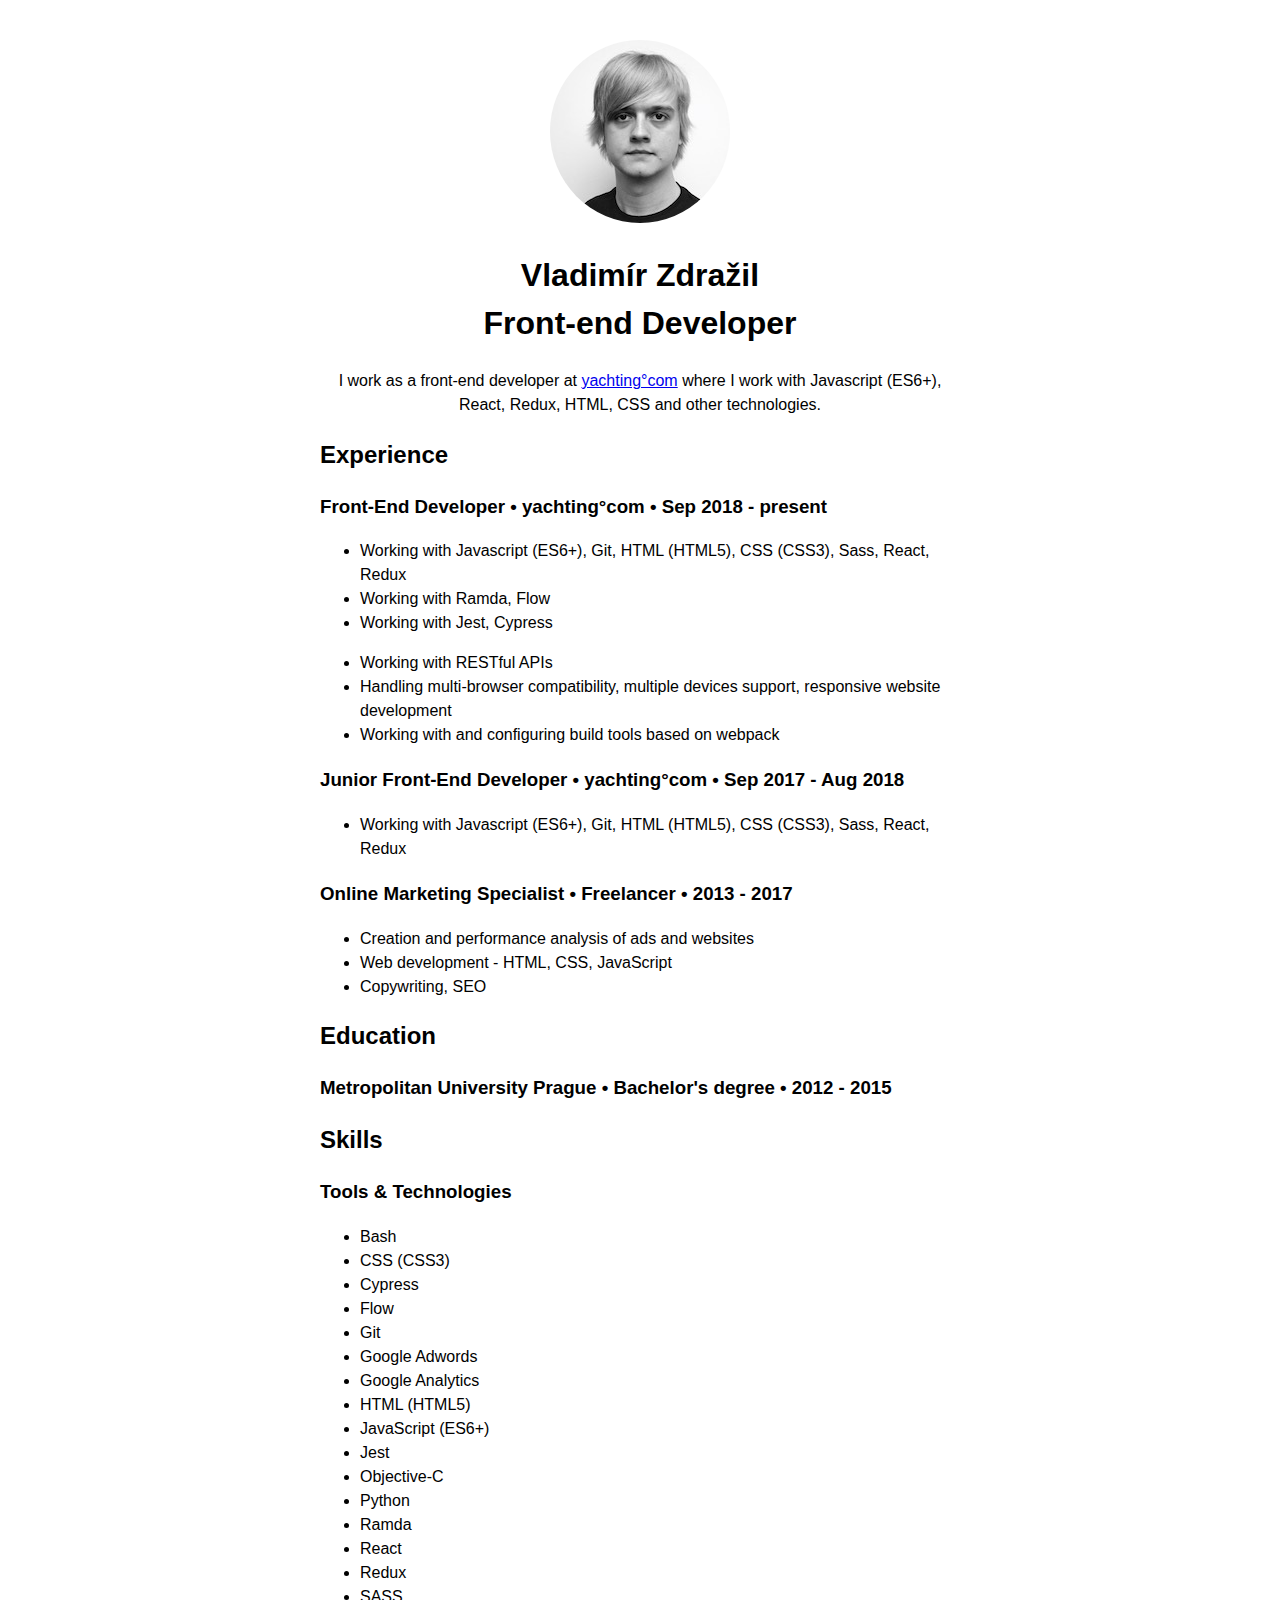
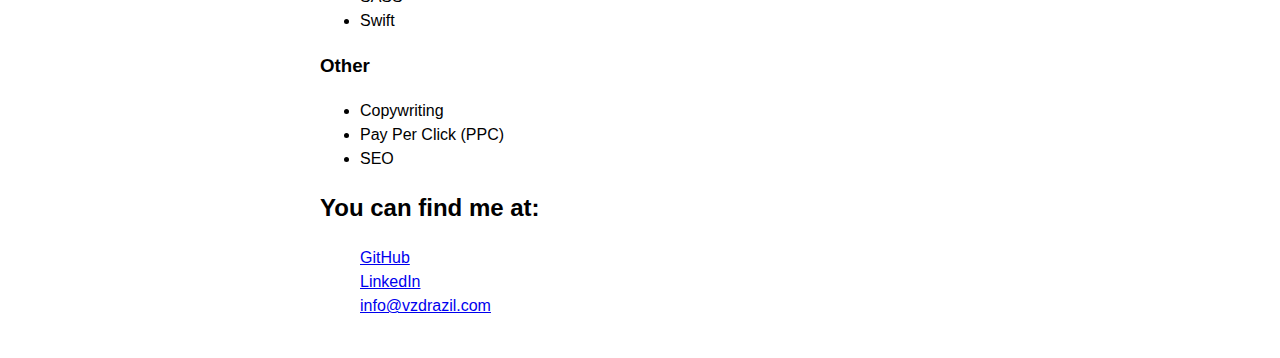
==== index.html @ 28ad835f "Update job description, skills" ====
<!DOCTYPE html>
<html lang="en">

<head>
  <meta charset="utf-8">
  <meta name="viewport" content="width=device-width, initial-scale=1">
  <meta name="description" content="Front-End Developer with the knowledge of Javascript (ES6+), React, Redux, HTML, CSS and other technologies.">
  <title>Vladimír Zdražil - Front-end Developer</title>
  <link href="css/main.css" rel="stylesheet">
  <link rel="apple-touch-icon" sizes="180x180" href="/apple-touch-icon.png">
  <link rel="icon" type="image/png" sizes="32x32" href="/favicon-32x32.png">
  <link rel="icon" type="image/png" sizes="16x16" href="/favicon-16x16.png">
  <link rel="manifest" href="/site.webmanifest">
  <link rel="mask-icon" href="/safari-pinned-tab.svg" color="#34495e">
  <meta name="msapplication-TileColor" content="#34495e">
  <meta name="theme-color" content="#34495e">
  <script type="application/ld+json">
        {
          "@context": "http://schema.org/",
          "@type": "Person",
          "name": "Vladimír Zdražil",
          "url": "https://vladimirzdrazil.com/",
          "sameAs": [
            "https://linkedin.com/in/vladimirzdrazil",
            "https://github.com/zdrazil"
          ],
          "jobTitle": "Front-End Developer",
          "worksFor": {
            "@type": "Organization",
            "name": "yachting°com"
          }
        }

    </script>
</head>

<body>


  <header class="u-textAlignCenter">
    <img src="img/profile.jpg" srcset="img/profile.jpg 1x, img/profile@2x.jpg 2x" alt="Vladimír Zdražil profile picture"
      class="u-imgRound">
    <h1>Vladimír Zdražil <br>
      Front-end Developer
    </h1>
    <p>
      I work as a front-end developer at <a href="https://www.yachting.com">yachting°com</a> where I work with
      Javascript (ES6+), React, Redux, HTML, CSS and
      other technologies.
    </p>
  </header>

  <section>
    <header>
      <h2>Experience</h2>
    </header>
    <section>
      <h3>Front-End Developer • yachting°com • <time datetime="2018-09">Sep 2018</time> - present</h3>
      <ul>
        <li>Working with Javascript (ES6+), Git, HTML (HTML5), CSS (CSS3), Sass, React, Redux</li>
        <li>Working with Ramda, Flow
        </li>
        <li>Working with Jest, Cypress
        </li>
      </ul>

      <ul>
        <li>Working with RESTful APIs</li>
        <li>Handling multi-browser compatibility,
          multiple devices support, responsive website development
        </li>
        <li>Working with and configuring build tools based on webpack
        </li>
      </ul>

    </section>
    <section>
      <h3>Junior Front-End Developer • yachting°com • <time datetime="2017-09">Sep 2017</time> - <time datetime="2018-08">Aug
          2018</time></h3>
      <ul>
        <li>Working with Javascript (ES6+), Git, HTML (HTML5), CSS (CSS3), Sass, React, Redux</li>
      </ul>
    </section>
    <section>
      <h3>Online Marketing Specialist • Freelancer • <time>2013</time> - <time>2017</time>
      </h3>
      <ul>
        <li>Creation and performance analysis of ads and websites</li>
        <li>Web development - HTML, CSS, JavaScript</li>
        <li>Copywriting, SEO</li>
      </ul>
    </section>

    <h2>Education</h2>
    <section>
      <h3>Metropolitan University Prague • Bachelor's degree • <time>2012</time> - <time>2015</time>
      </h3>
    </section>
  </section>

  <section>
    <h2>Skills</h2>
    <h3>Tools & Technologies</h3>
    <ul>
      <li>Bash</li>
      <li>CSS (CSS3)</li>
      <li>Cypress</li>
      <li>Flow</li>
      <li>Git</li>
      <li>Google Adwords</li>
      <li>Google Analytics</li>
      <li>HTML (HTML5)</li>
      <li>JavaScript (ES6+)</li>
      <li>Jest</li>
      <li>Objective-C</li>
      <li>Python</li>
      <li>Ramda</li>
      <li>React</li>
      <li>Redux</li>
      <li>SASS</li>
      <li>Swift</li>
    </ul>
    <h3>Other</h3>
    <ul>
      <li>Copywriting</li>
      <li>Pay Per Click (PPC)</li>
      <li>SEO</li>
    </ul>
  </section>

  <section>
    <h2>You can find me at:</h2>

    <ul class="u-listStyleTypeNone">
      <li>
        <a href="https://github.com/zdrazil/">GitHub</a>
      </li>
      <li>
        <a href="https://linkedin.com/in/vladimirzdrazil">LinkedIn</a>
      </li>
      <li id="email-mailto">
        <noscript>
          <em>Email address protected by JavaScript.<br>
            Please enable JavaScript to contact me.</em>
        </noscript>
      </li>
    </ul>

  </section>

  <script defer src="js/main.js"></script>
</body>

</html>
---- css/main.css ----
body {
    font-family: sans-serif;
    font-size: 16px;
    line-height: 1.5;
    margin: 40px auto;
    max-width: 40rem;
    padding: 0 10px;
}

.u-imgRound {
    border-radius: 50% !important;
}

.u-listStyleTypeNone {
    list-style-type: none !important;
}

.u-textAlignCenter {
    text-align: center;
}
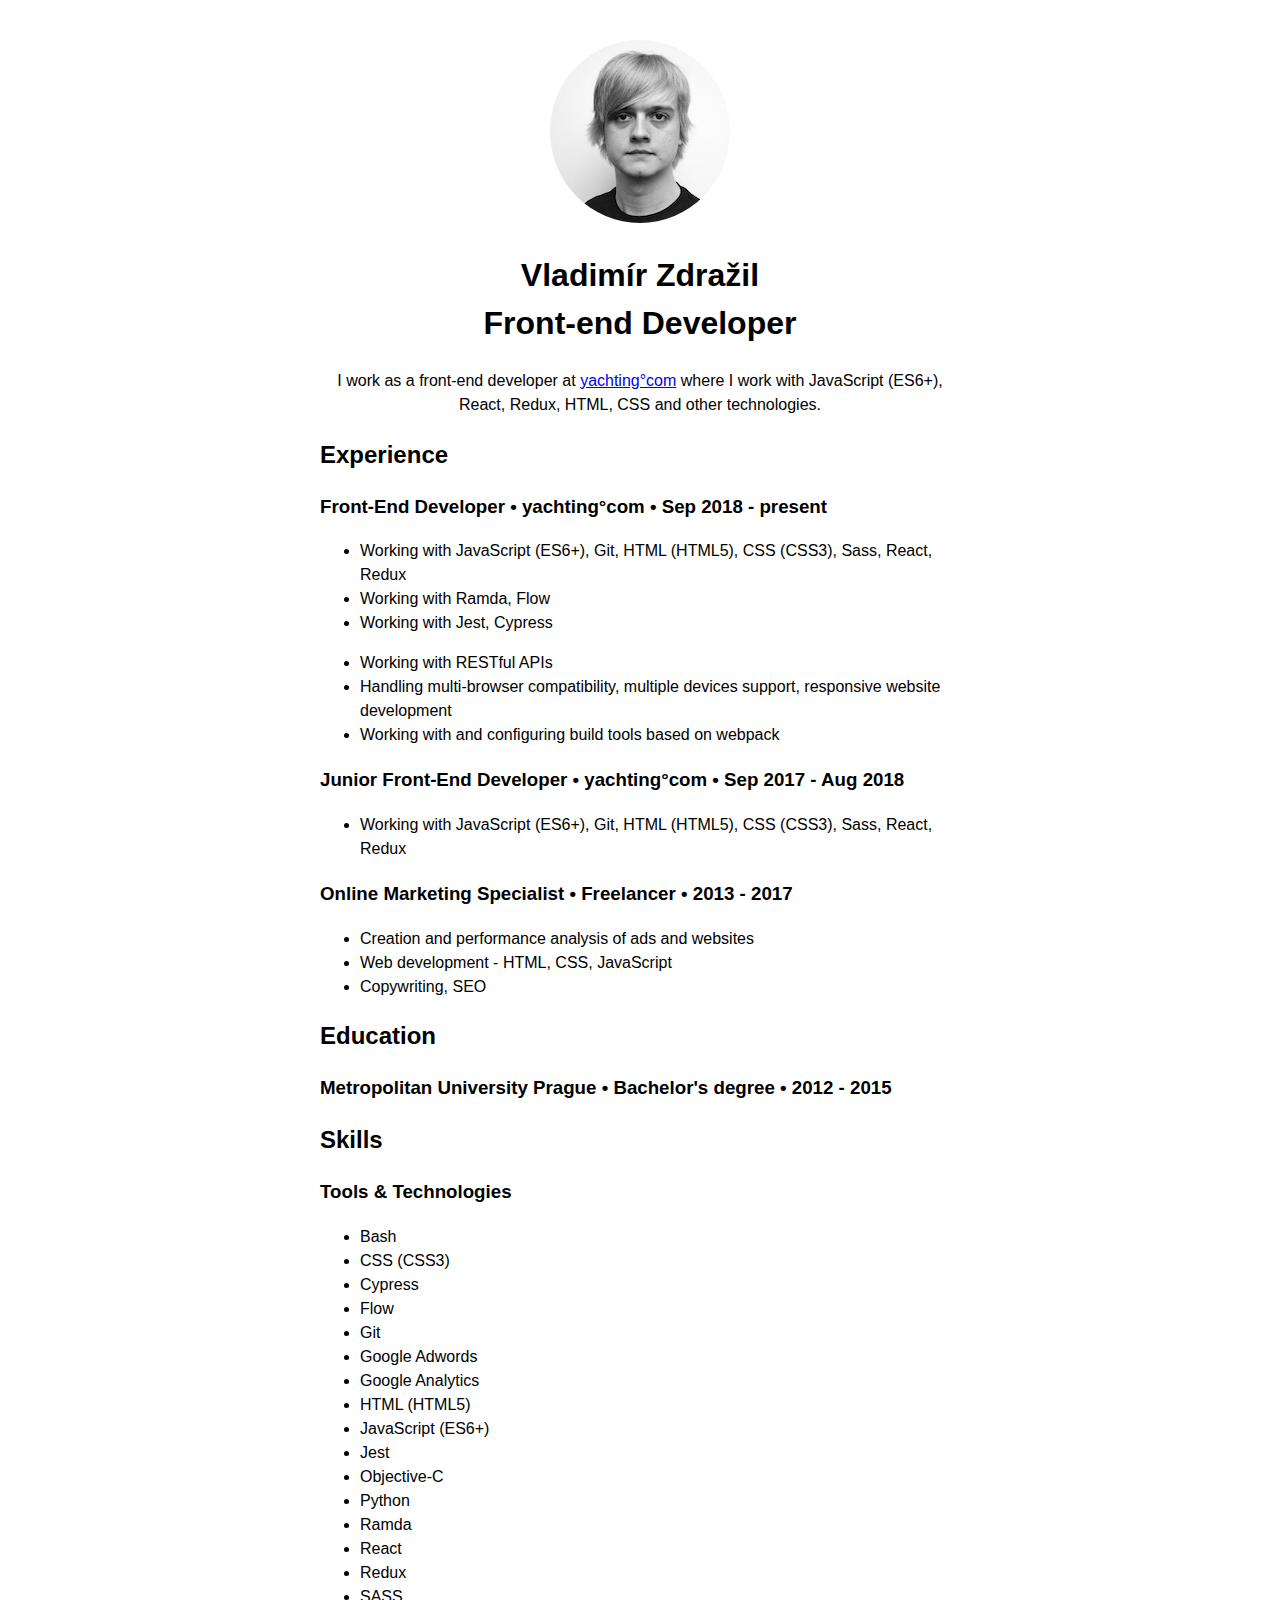
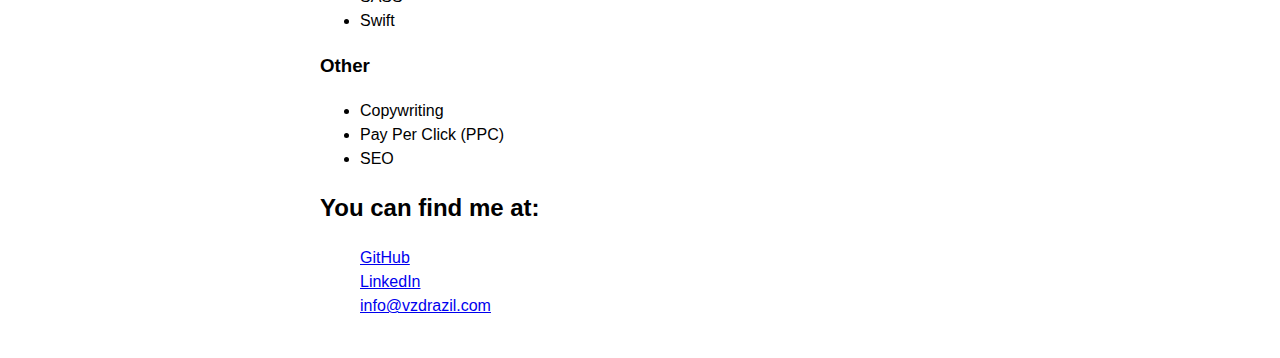
==== commit 0131ec56: "Fix JavaScript word - S should be capitalized" ====
--- a/index.html
+++ b/index.html
@@ -4,7 +4,7 @@
 <head>
   <meta charset="utf-8">
   <meta name="viewport" content="width=device-width, initial-scale=1">
-  <meta name="description" content="Front-End Developer with the knowledge of Javascript (ES6+), React, Redux, HTML, CSS and other technologies.">
+  <meta name="description" content="Front-End Developer with the knowledge of JavaScript (ES6+), React, Redux, HTML, CSS and other technologies.">
   <title>Vladimír Zdražil - Front-end Developer</title>
   <link href="css/main.css" rel="stylesheet">
   <link rel="apple-touch-icon" sizes="180x180" href="/apple-touch-icon.png">
@@ -45,7 +45,7 @@
     </h1>
     <p>
       I work as a front-end developer at <a href="https://www.yachting.com">yachting°com</a> where I work with
-      Javascript (ES6+), React, Redux, HTML, CSS and
+      JavaScript (ES6+), React, Redux, HTML, CSS and
       other technologies.
     </p>
   </header>
@@ -57,7 +57,7 @@
     <section>
       <h3>Front-End Developer • yachting°com • <time datetime="2018-09">Sep 2018</time> - present</h3>
       <ul>
-        <li>Working with Javascript (ES6+), Git, HTML (HTML5), CSS (CSS3), Sass, React, Redux</li>
+        <li>Working with JavaScript (ES6+), Git, HTML (HTML5), CSS (CSS3), Sass, React, Redux</li>
         <li>Working with Ramda, Flow
         </li>
         <li>Working with Jest, Cypress
@@ -78,7 +78,7 @@
       <h3>Junior Front-End Developer • yachting°com • <time datetime="2017-09">Sep 2017</time> - <time datetime="2018-08">Aug
           2018</time></h3>
       <ul>
-        <li>Working with Javascript (ES6+), Git, HTML (HTML5), CSS (CSS3), Sass, React, Redux</li>
+        <li>Working with JavaScript (ES6+), Git, HTML (HTML5), CSS (CSS3), Sass, React, Redux</li>
       </ul>
     </section>
     <section>
--- a/css/main.css
+++ b/css/main.css
@@ -5,6 +5,21 @@
     margin: 40px auto;
     max-width: 40rem;
     padding: 0 10px;
+}
+
+@media (prefers-color-scheme: dark) {
+    body {
+        color: rgba(255, 255, 255, 0.8);
+        background-color: #4a4a4d;
+    }
+
+    a:link {
+        color: #5ac8fa;
+    }
+
+    a:visited {
+        color: #faba5a;
+    }
 }
 
 .u-imgRound {
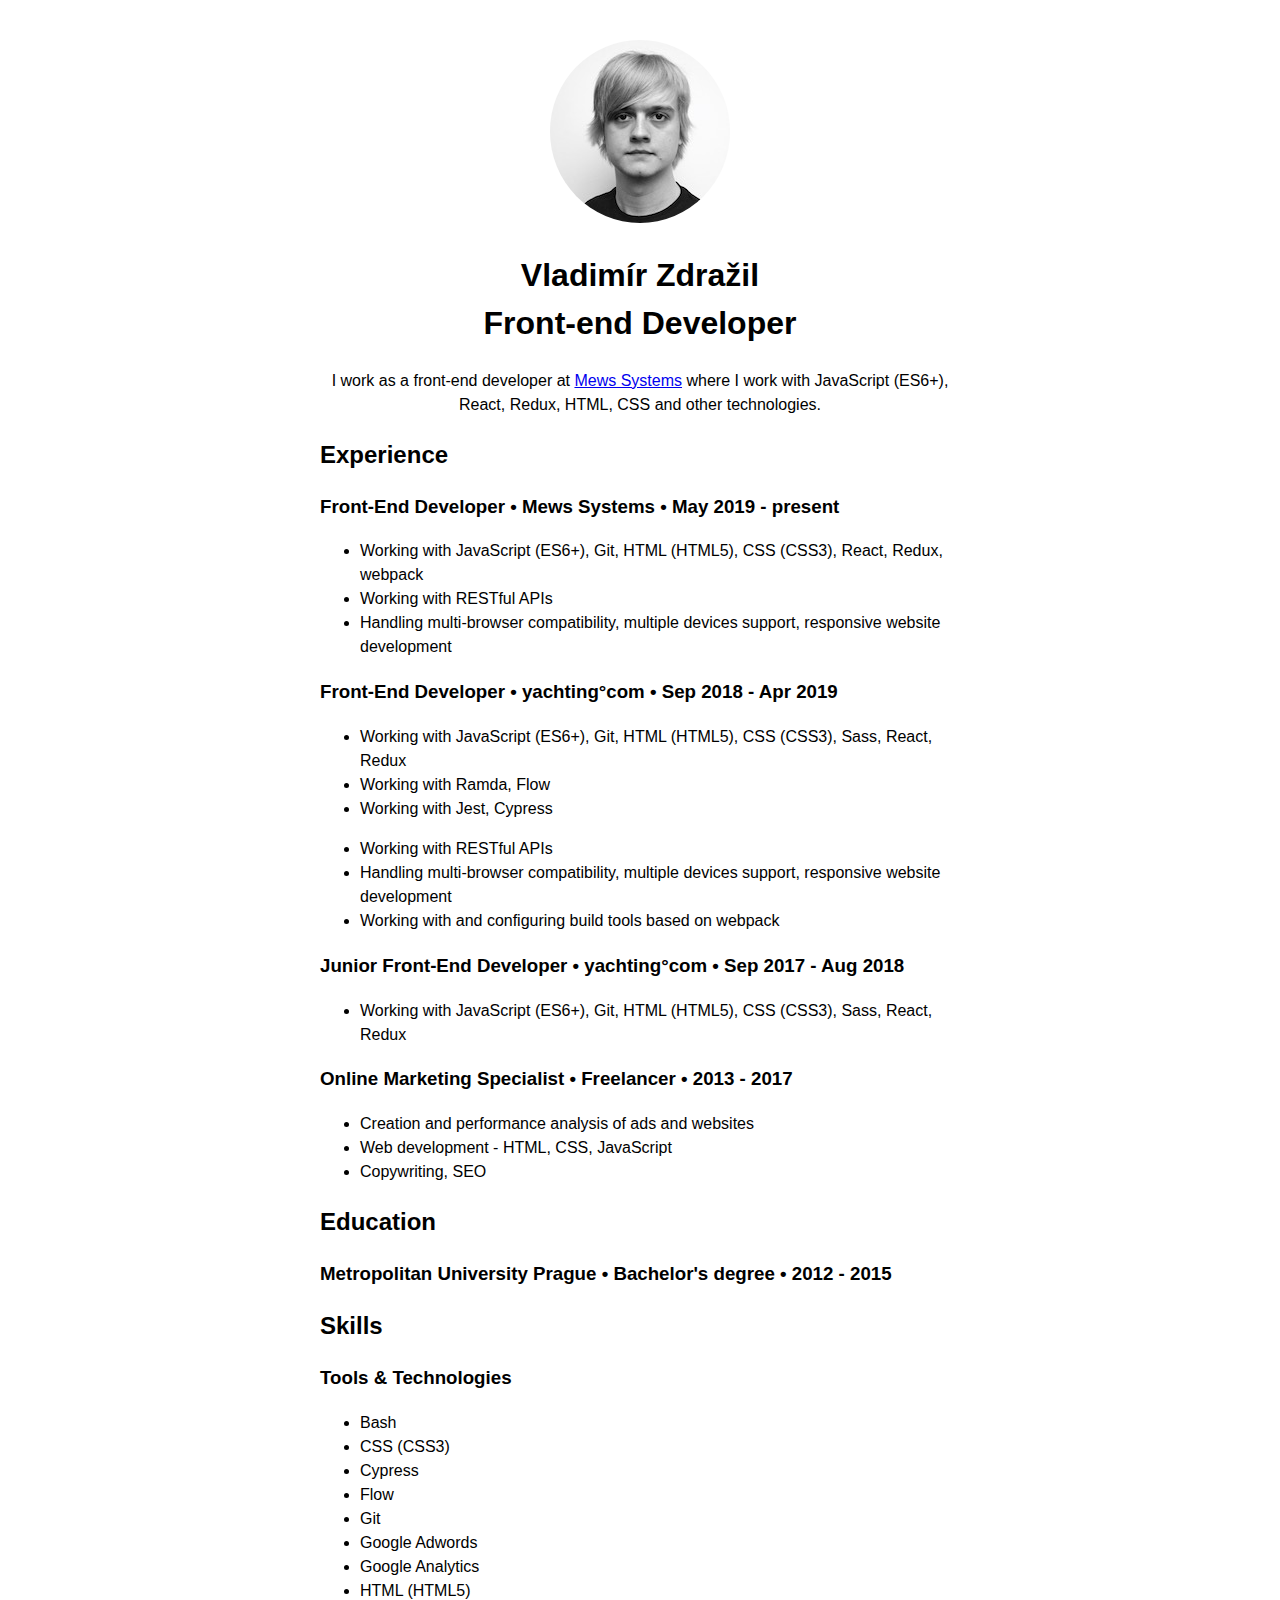
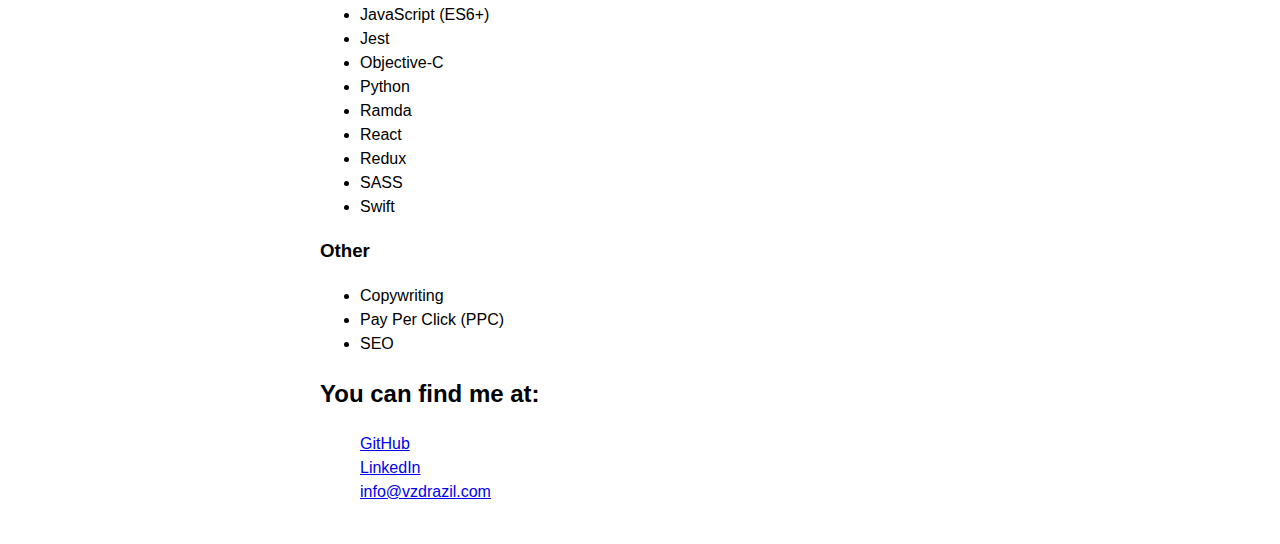
==== commit 21f8569c: "Add job position" ====
--- a/index.html
+++ b/index.html
@@ -27,7 +27,7 @@
           "jobTitle": "Front-End Developer",
           "worksFor": {
             "@type": "Organization",
-            "name": "yachting°com"
+            "name": "Mews Systems"
           }
         }
 
@@ -44,7 +44,7 @@
       Front-end Developer
     </h1>
     <p>
-      I work as a front-end developer at <a href="https://www.yachting.com">yachting°com</a> where I work with
+      I work as a front-end developer at <a href="https://www.mewssystems.com">Mews Systems</a> where I work with
       JavaScript (ES6+), React, Redux, HTML, CSS and
       other technologies.
     </p>
@@ -55,7 +55,16 @@
       <h2>Experience</h2>
     </header>
     <section>
-      <h3>Front-End Developer • yachting°com • <time datetime="2018-09">Sep 2018</time> - present</h3>
+      <h3>Front-End Developer • Mews Systems • <time datetime="2019-05">May 2019</time> - present</h3>
+      <ul>
+        <li>Working with JavaScript (ES6+), Git, HTML (HTML5), CSS (CSS3), React, Redux, webpack</li>
+        <li>Working with RESTful APIs</li>
+        <li>Handling multi-browser compatibility, multiple devices support, responsive website development</li>
+      </ul>
+    </section>
+
+    <section>
+      <h3>Front-End Developer • yachting°com • <time datetime="2018-09">Sep 2018</time> - <time datetime="2019-04">Apr 2019</time></h3>
       <ul>
         <li>Working with JavaScript (ES6+), Git, HTML (HTML5), CSS (CSS3), Sass, React, Redux</li>
         <li>Working with Ramda, Flow
@@ -72,8 +81,8 @@
         <li>Working with and configuring build tools based on webpack
         </li>
       </ul>
+    </section>
 
-    </section>
     <section>
       <h3>Junior Front-End Developer • yachting°com • <time datetime="2017-09">Sep 2017</time> - <time datetime="2018-08">Aug
           2018</time></h3>
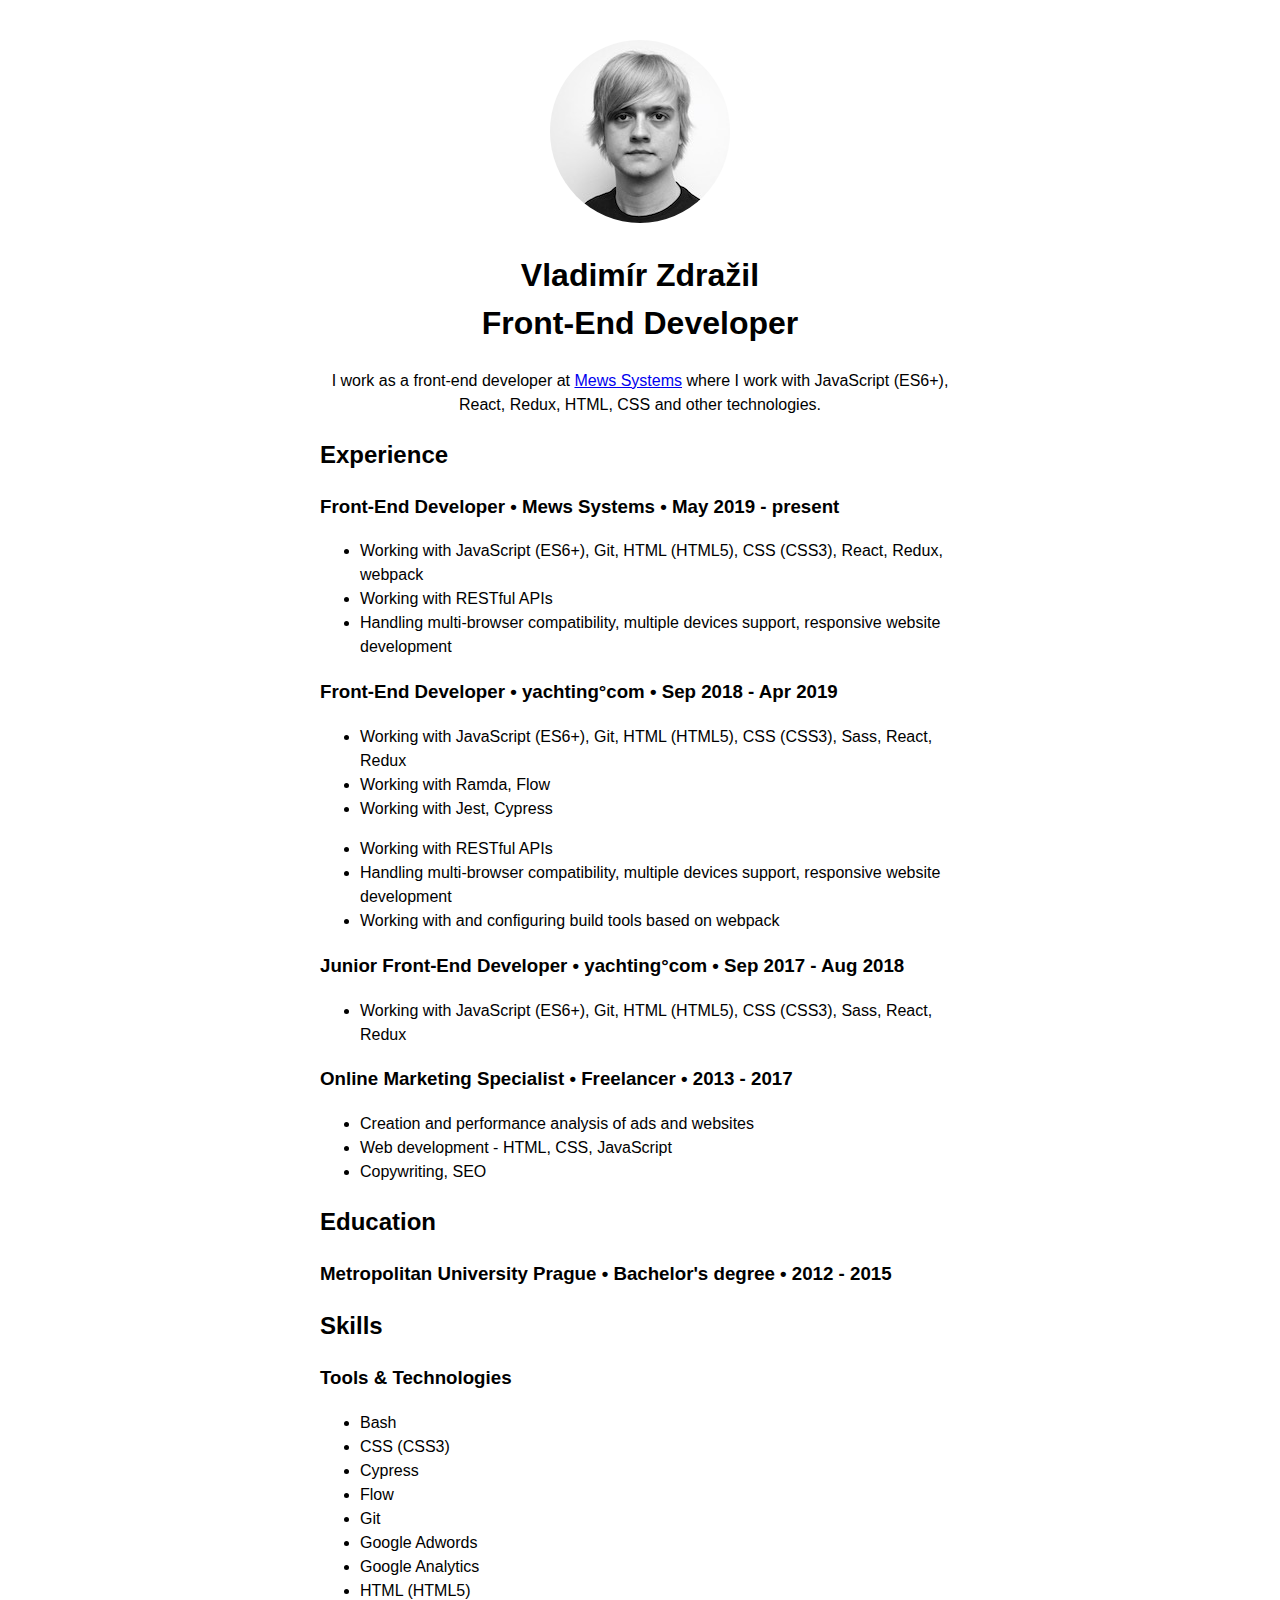
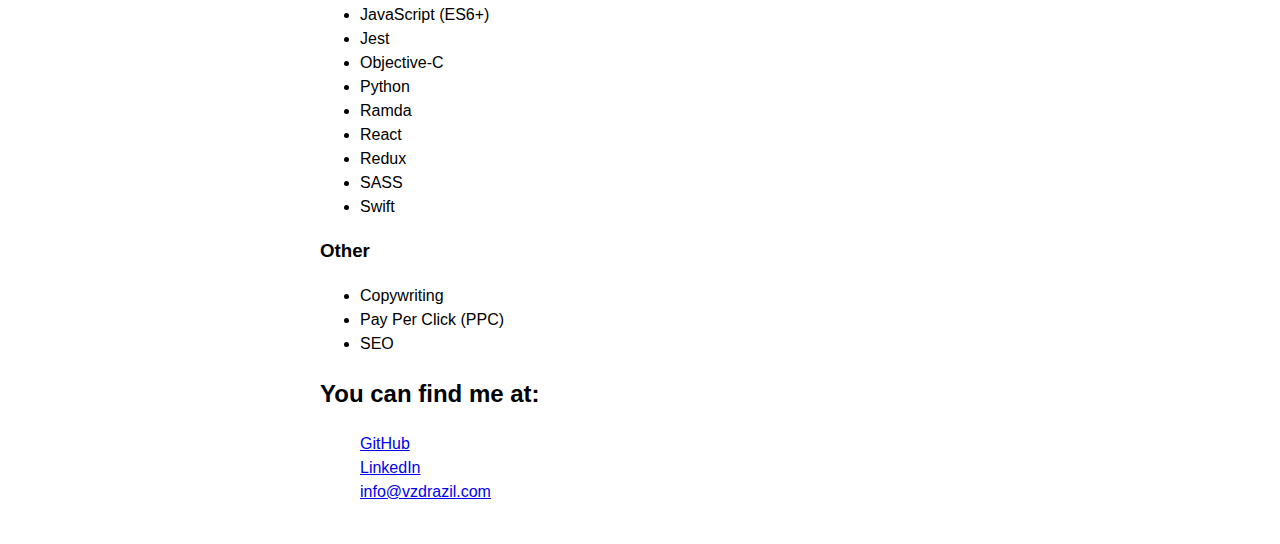
==== commit 3fa626a3: "Capitalize Front-End" ====
--- a/index.html
+++ b/index.html
@@ -5,7 +5,7 @@
   <meta charset="utf-8">
   <meta name="viewport" content="width=device-width, initial-scale=1">
   <meta name="description" content="Front-End Developer with the knowledge of JavaScript (ES6+), React, Redux, HTML, CSS and other technologies.">
-  <title>Vladimír Zdražil - Front-end Developer</title>
+  <title>Vladimír Zdražil - Front-End Developer</title>
   <link href="css/main.css" rel="stylesheet">
   <link rel="apple-touch-icon" sizes="180x180" href="/apple-touch-icon.png">
   <link rel="icon" type="image/png" sizes="32x32" href="/favicon-32x32.png">
@@ -41,7 +41,7 @@
     <img src="img/profile.jpg" srcset="img/profile.jpg 1x, img/profile@2x.jpg 2x" alt="Vladimír Zdražil profile picture"
       class="u-imgRound">
     <h1>Vladimír Zdražil <br>
-      Front-end Developer
+      Front-End Developer
     </h1>
     <p>
       I work as a front-end developer at <a href="https://www.mewssystems.com">Mews Systems</a> where I work with
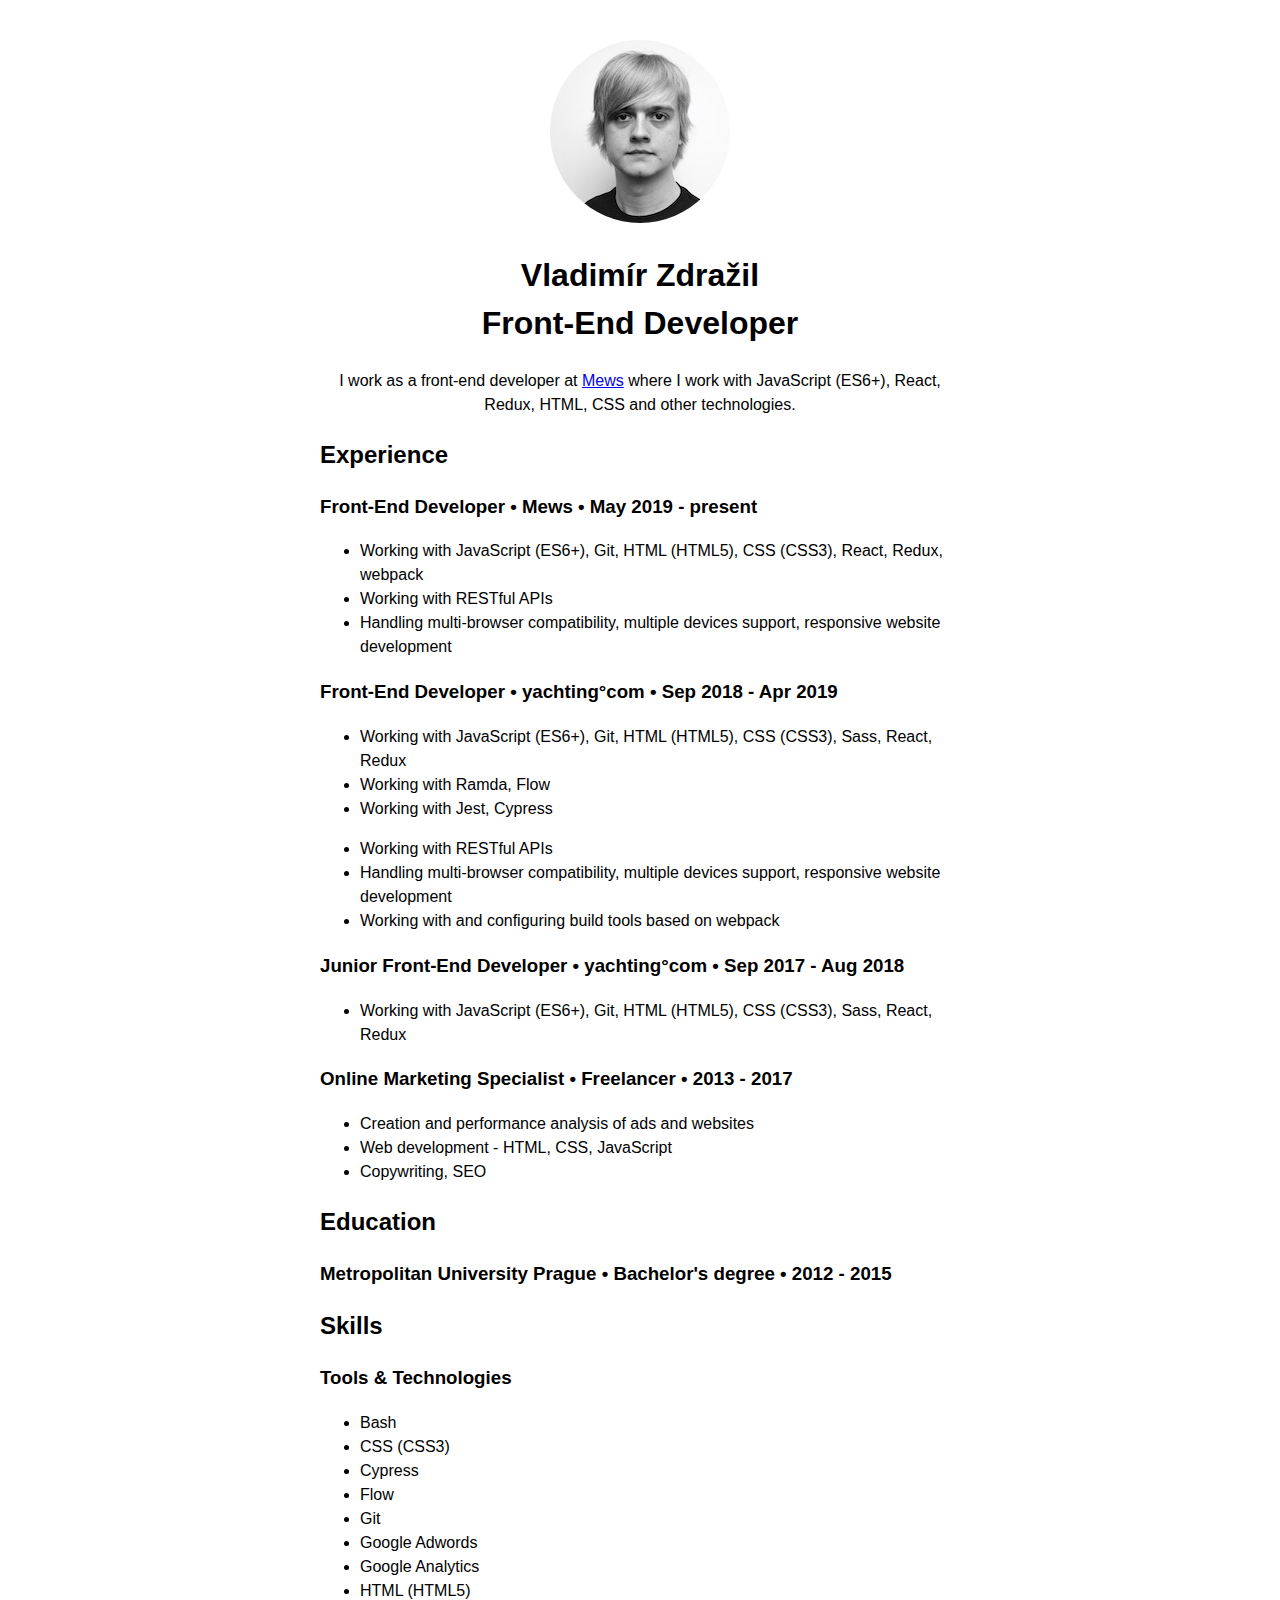
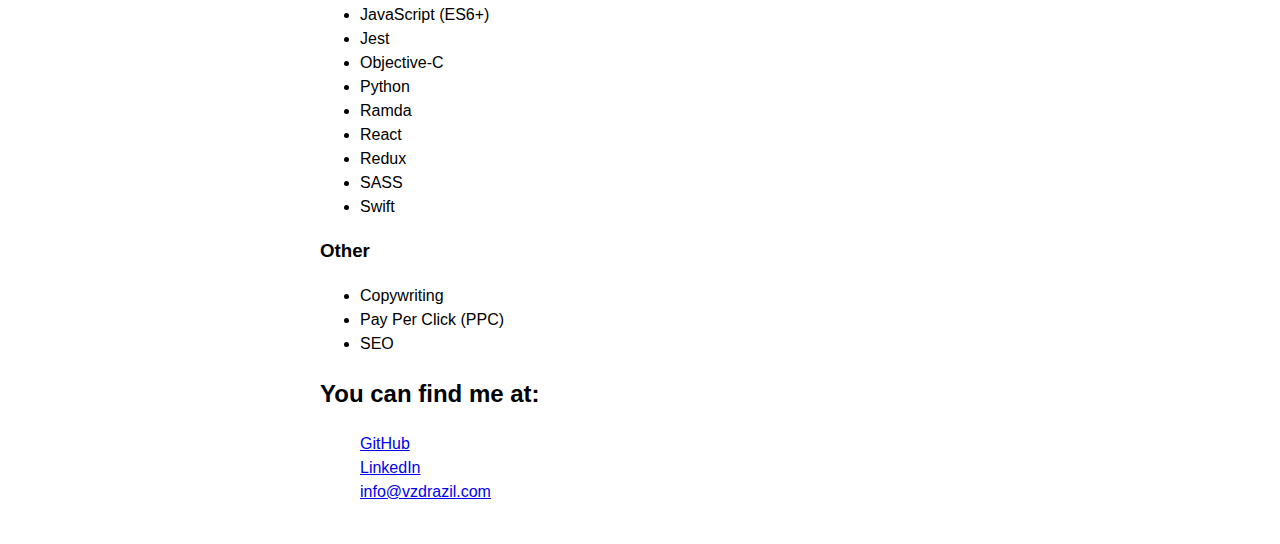
==== commit 6917df2b: "Update Mews name" ====
--- a/index.html
+++ b/index.html
@@ -27,7 +27,7 @@
           "jobTitle": "Front-End Developer",
           "worksFor": {
             "@type": "Organization",
-            "name": "Mews Systems"
+            "name": "Mews"
           }
         }
 
@@ -44,7 +44,7 @@
       Front-End Developer
     </h1>
     <p>
-      I work as a front-end developer at <a href="https://www.mewssystems.com">Mews Systems</a> where I work with
+      I work as a front-end developer at <a href="https://www.mews.com">Mews</a> where I work with
       JavaScript (ES6+), React, Redux, HTML, CSS and
       other technologies.
     </p>
@@ -55,7 +55,7 @@
       <h2>Experience</h2>
     </header>
     <section>
-      <h3>Front-End Developer • Mews Systems • <time datetime="2019-05">May 2019</time> - present</h3>
+      <h3>Front-End Developer • Mews • <time datetime="2019-05">May 2019</time> - present</h3>
       <ul>
         <li>Working with JavaScript (ES6+), Git, HTML (HTML5), CSS (CSS3), React, Redux, webpack</li>
         <li>Working with RESTful APIs</li>
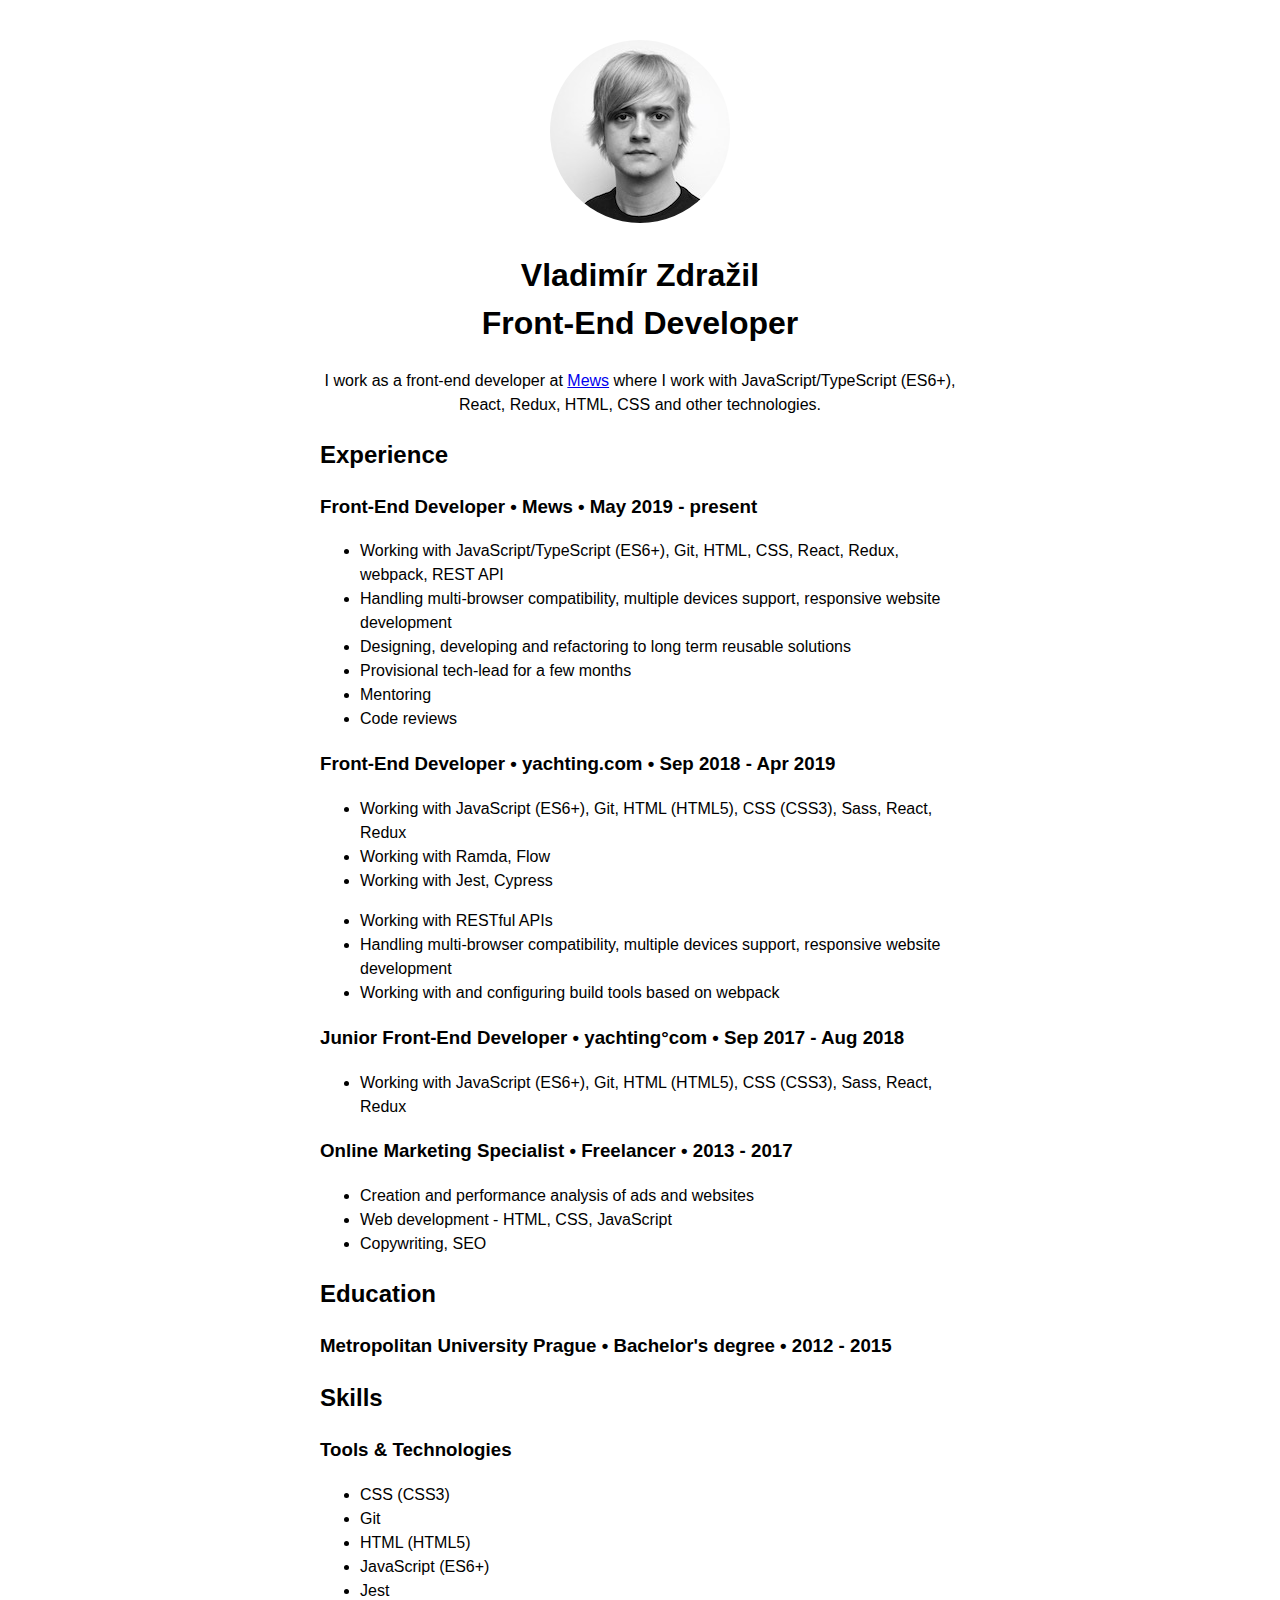
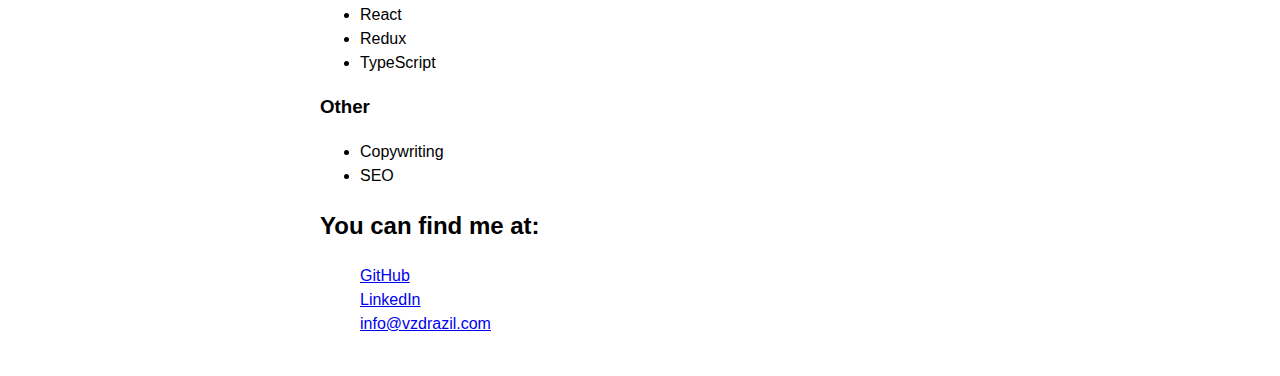
==== commit d5ea8f07: "update skills, description" ====
--- a/index.html
+++ b/index.html
@@ -45,7 +45,7 @@
     </h1>
     <p>
       I work as a front-end developer at <a href="https://www.mews.com">Mews</a> where I work with
-      JavaScript (ES6+), React, Redux, HTML, CSS and
+      JavaScript/TypeScript (ES6+), React, Redux, HTML, CSS and
       other technologies.
     </p>
   </header>
@@ -57,14 +57,17 @@
     <section>
       <h3>Front-End Developer • Mews • <time datetime="2019-05">May 2019</time> - present</h3>
       <ul>
-        <li>Working with JavaScript (ES6+), Git, HTML (HTML5), CSS (CSS3), React, Redux, webpack</li>
-        <li>Working with RESTful APIs</li>
+        <li>Working with JavaScript/TypeScript (ES6+), Git, HTML, CSS, React, Redux, webpack, REST API</li>
         <li>Handling multi-browser compatibility, multiple devices support, responsive website development</li>
+        <li>Designing, developing and refactoring to long term reusable solutions</li>
+        <li>Provisional tech-lead for a few months</li>
+        <li>Mentoring</li>
+        <li>Code reviews</li>
       </ul>
     </section>
 
     <section>
-      <h3>Front-End Developer • yachting°com • <time datetime="2018-09">Sep 2018</time> - <time datetime="2019-04">Apr 2019</time></h3>
+      <h3>Front-End Developer • yachting.com • <time datetime="2018-09">Sep 2018</time> - <time datetime="2019-04">Apr 2019</time></h3>
       <ul>
         <li>Working with JavaScript (ES6+), Git, HTML (HTML5), CSS (CSS3), Sass, React, Redux</li>
         <li>Working with Ramda, Flow
@@ -111,28 +114,18 @@
     <h2>Skills</h2>
     <h3>Tools & Technologies</h3>
     <ul>
-      <li>Bash</li>
       <li>CSS (CSS3)</li>
-      <li>Cypress</li>
-      <li>Flow</li>
       <li>Git</li>
-      <li>Google Adwords</li>
-      <li>Google Analytics</li>
       <li>HTML (HTML5)</li>
       <li>JavaScript (ES6+)</li>
       <li>Jest</li>
-      <li>Objective-C</li>
-      <li>Python</li>
-      <li>Ramda</li>
       <li>React</li>
       <li>Redux</li>
-      <li>SASS</li>
-      <li>Swift</li>
+      <li>TypeScript</li>
     </ul>
     <h3>Other</h3>
     <ul>
       <li>Copywriting</li>
-      <li>Pay Per Click (PPC)</li>
       <li>SEO</li>
     </ul>
   </section>
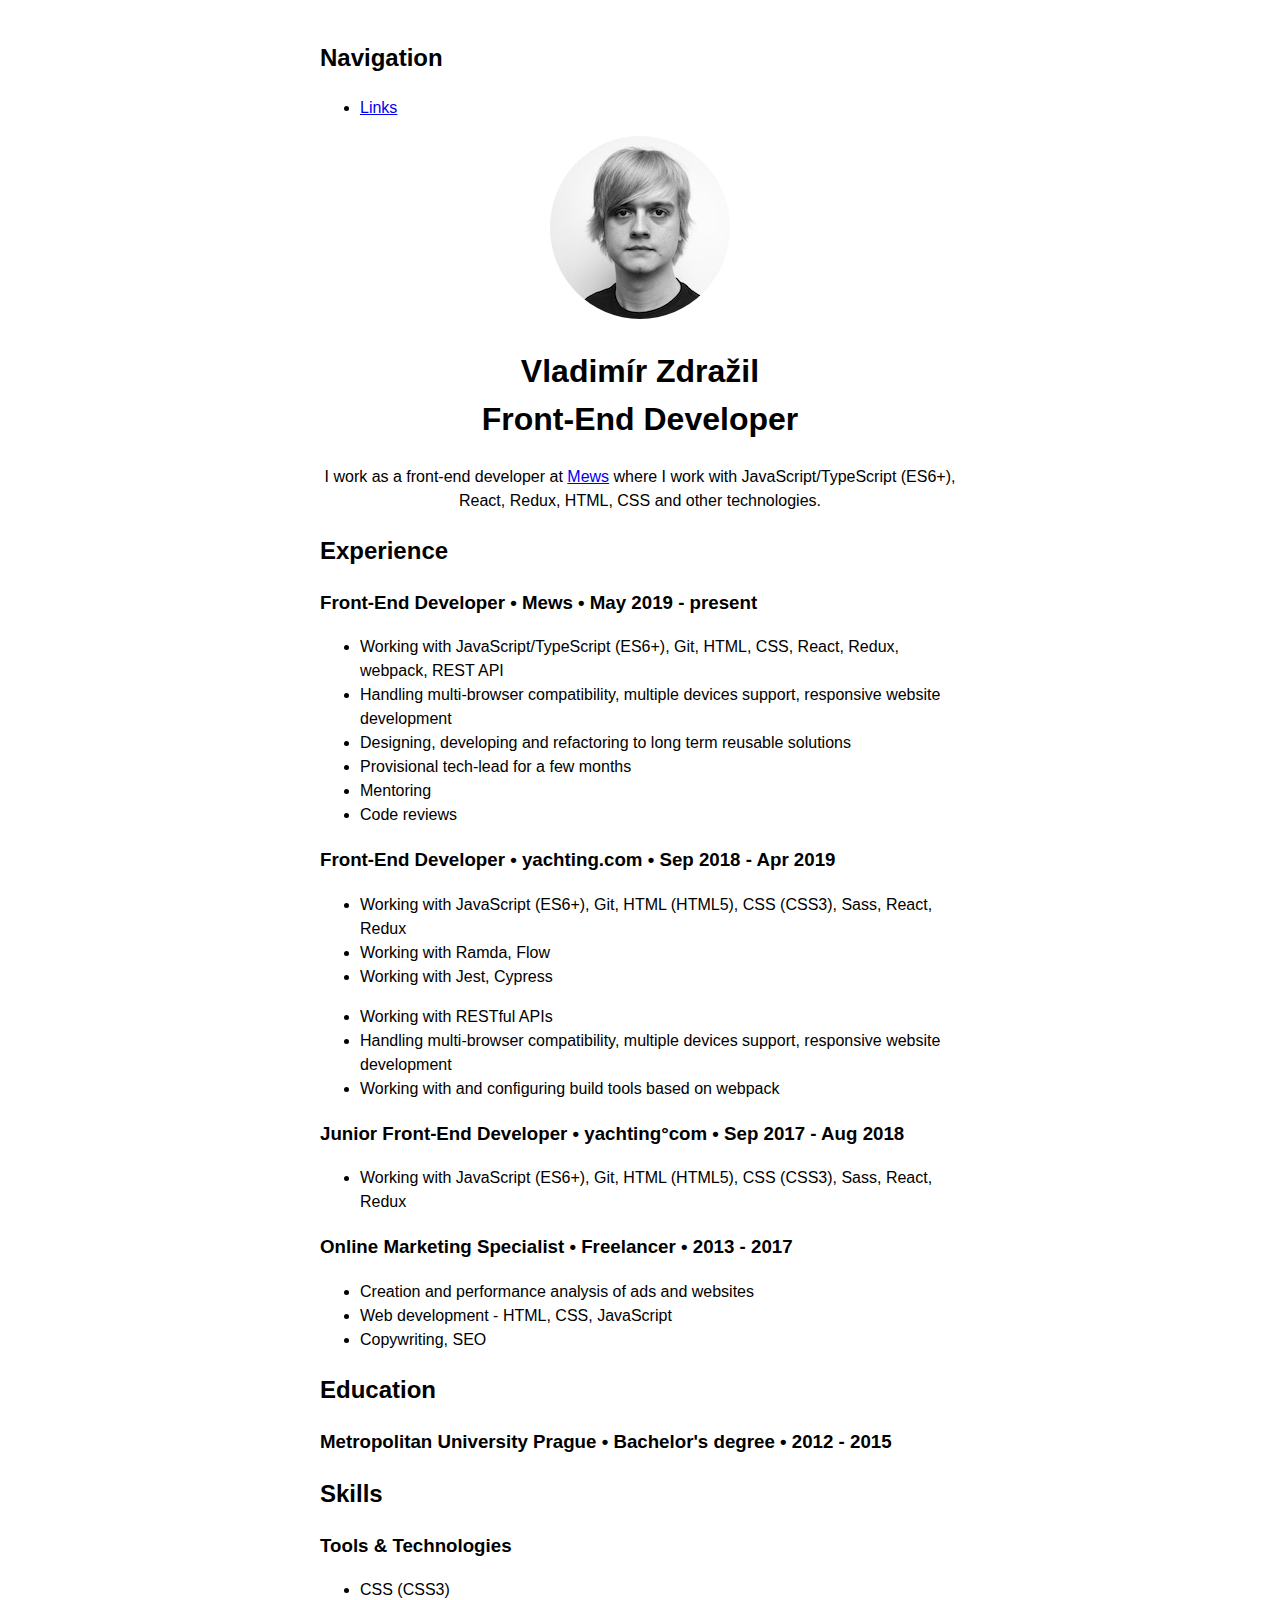
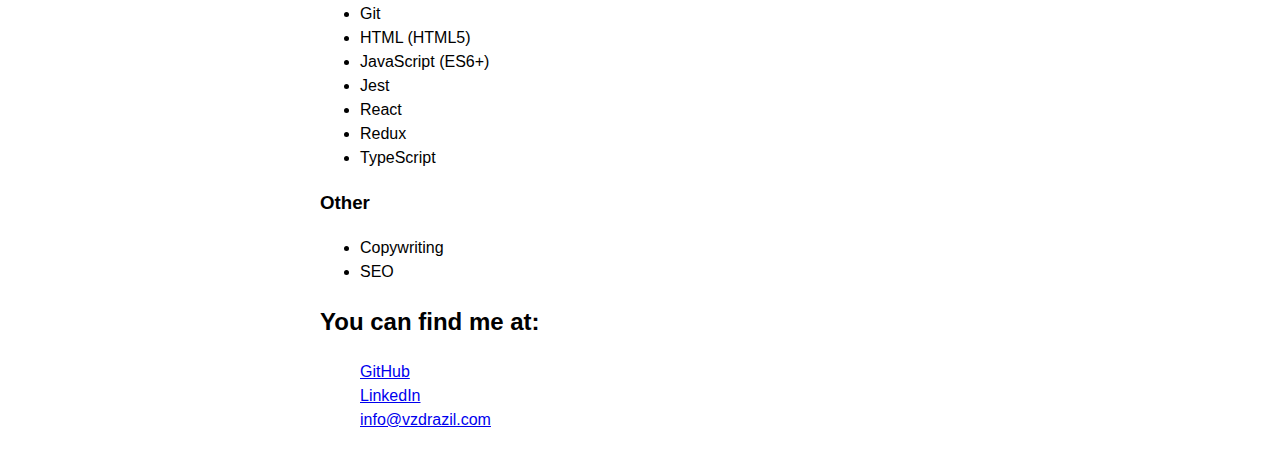
==== commit 08963a1d: "add links to homepage" ====
--- a/index.html
+++ b/index.html
@@ -4,38 +4,29 @@
 <head>
   <meta charset="utf-8">
   <meta name="viewport" content="width=device-width, initial-scale=1">
-  <meta name="description" content="Front-End Developer with the knowledge of JavaScript (ES6+), React, Redux, HTML, CSS and other technologies.">
+  <meta name="author" content="Vladimír Zdražil">
+  <meta name="description"
+    content="Front-End Developer with the knowledge of JavaScript (ES6+)/TypeScript, React, Redux, HTML, CSS and other technologies.">
   <title>Vladimír Zdražil - Front-End Developer</title>
   <link href="css/main.css" rel="stylesheet">
-  <link rel="apple-touch-icon" sizes="180x180" href="/apple-touch-icon.png">
-  <link rel="icon" type="image/png" sizes="32x32" href="/favicon-32x32.png">
-  <link rel="icon" type="image/png" sizes="16x16" href="/favicon-16x16.png">
-  <link rel="manifest" href="/site.webmanifest">
-  <link rel="mask-icon" href="/safari-pinned-tab.svg" color="#34495e">
-  <meta name="msapplication-TileColor" content="#34495e">
-  <meta name="theme-color" content="#34495e">
-  <script type="application/ld+json">
-        {
-          "@context": "http://schema.org/",
-          "@type": "Person",
-          "name": "Vladimír Zdražil",
-          "url": "https://vladimirzdrazil.com/",
-          "sameAs": [
-            "https://linkedin.com/in/vladimirzdrazil",
-            "https://github.com/zdrazil"
-          ],
-          "jobTitle": "Front-End Developer",
-          "worksFor": {
-            "@type": "Organization",
-            "name": "Mews"
-          }
-        }
-
-    </script>
 </head>
 
 <body>
 
+  <nav>
+    <header>
+      <h2>
+        Navigation
+      </h2>
+    </header>
+    <ul>
+      <li>
+        <a href="./links">
+          Links
+        </a>
+      </li>
+    </ul>
+  </nav>
 
   <header class="u-textAlignCenter">
     <img src="img/profile.jpg" srcset="img/profile.jpg 1x, img/profile@2x.jpg 2x" alt="Vladimír Zdražil profile picture"
@@ -67,7 +58,8 @@
     </section>
 
     <section>
-      <h3>Front-End Developer • yachting.com • <time datetime="2018-09">Sep 2018</time> - <time datetime="2019-04">Apr 2019</time></h3>
+      <h3>Front-End Developer • yachting.com • <time datetime="2018-09">Sep 2018</time> - <time datetime="2019-04">Apr
+          2019</time></h3>
       <ul>
         <li>Working with JavaScript (ES6+), Git, HTML (HTML5), CSS (CSS3), Sass, React, Redux</li>
         <li>Working with Ramda, Flow
@@ -87,7 +79,8 @@
     </section>
 
     <section>
-      <h3>Junior Front-End Developer • yachting°com • <time datetime="2017-09">Sep 2017</time> - <time datetime="2018-08">Aug
+      <h3>Junior Front-End Developer • yachting°com • <time datetime="2017-09">Sep 2017</time> - <time
+          datetime="2018-08">Aug
           2018</time></h3>
       <ul>
         <li>Working with JavaScript (ES6+), Git, HTML (HTML5), CSS (CSS3), Sass, React, Redux</li>
@@ -153,4 +146,4 @@
   <script defer src="js/main.js"></script>
 </body>
 
-</html>
+</html>